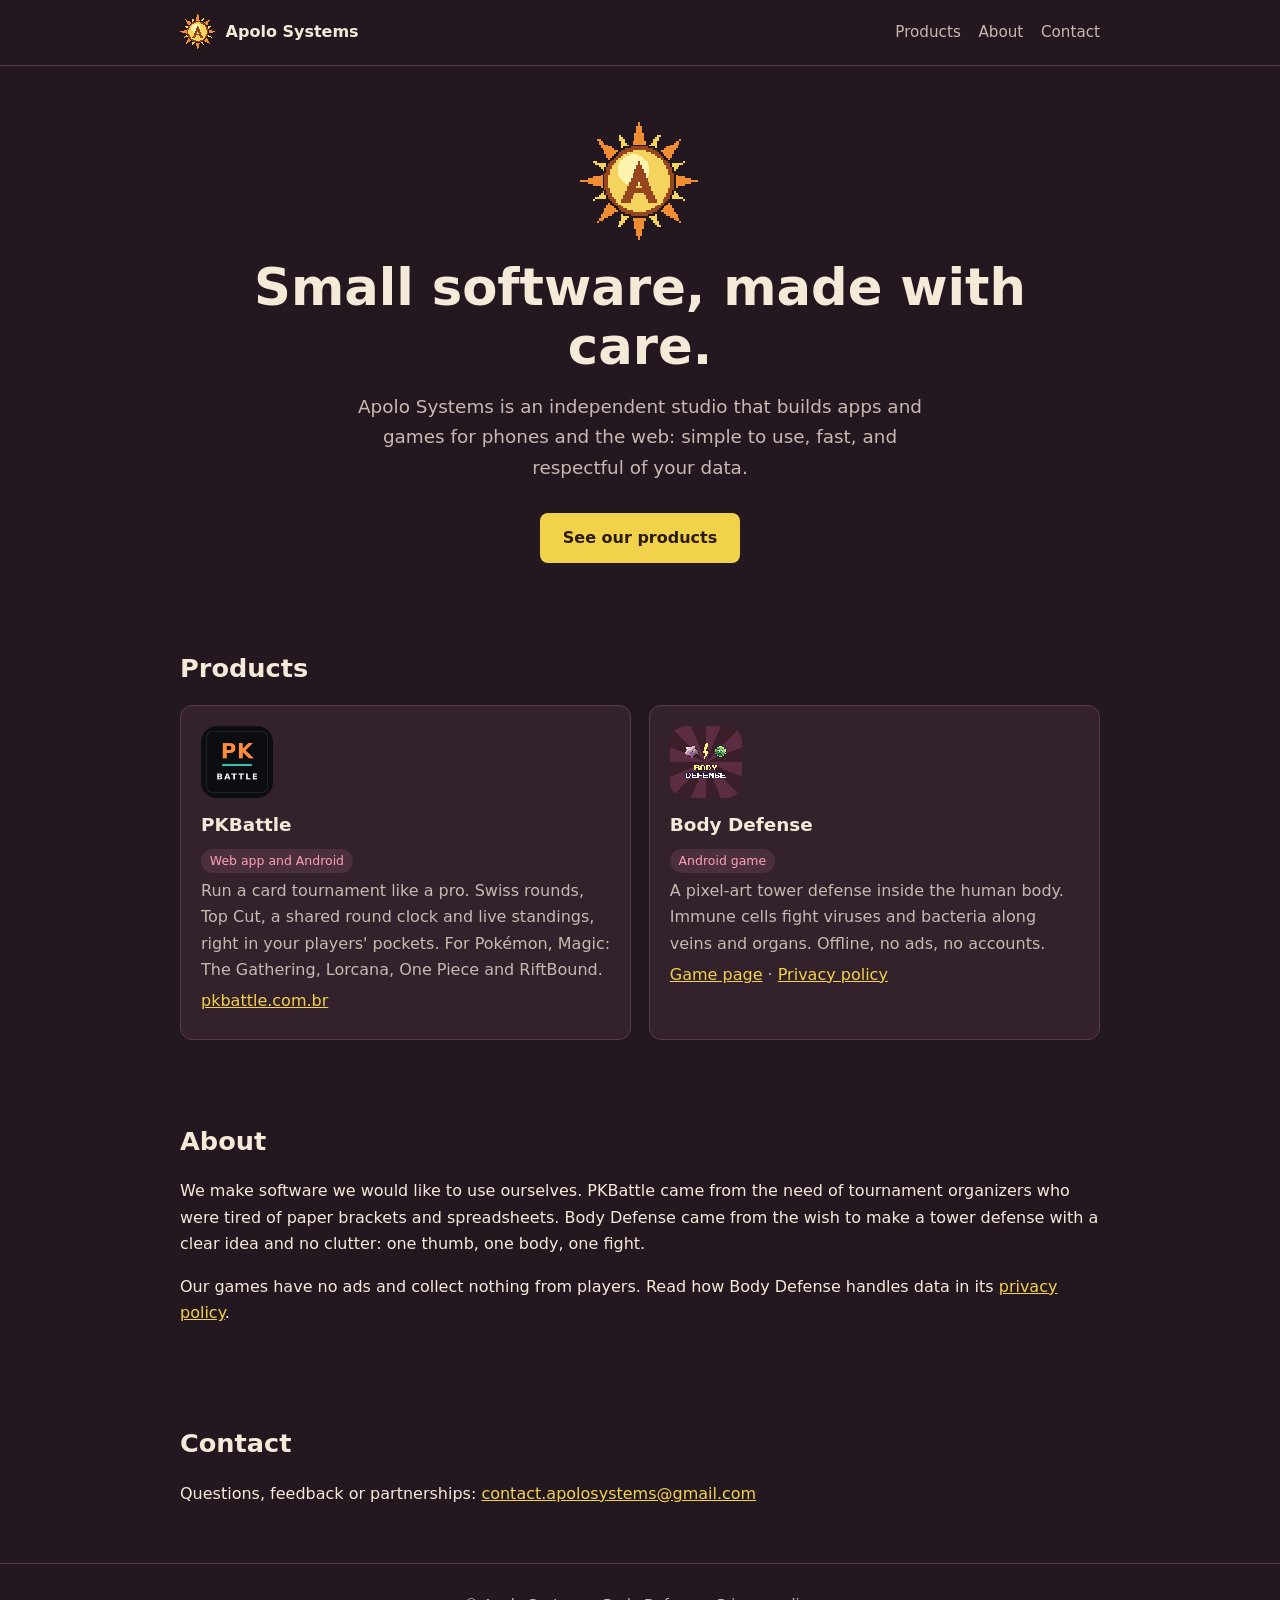
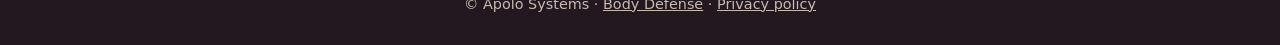
==== apolo/index.html @ 70f327ee "Add landing pages for Apolo Systems and Body Defense The privacy policy stays at the root, the addre" ====
<!DOCTYPE html>
<html lang="en">
<head>
<meta charset="utf-8">
<meta name="viewport" content="width=device-width, initial-scale=1">
<title>Apolo Systems - Software and games</title>
<meta name="description" content="Apolo Systems builds apps and games: PKBattle, tournament management for card games, and Body Defense, a tower defense inside the human body.">
<link rel="icon" href="../assets/apolo/logo.png">
<link rel="stylesheet" href="../assets/site.css">
</head>
<body>
<header class="top"><div class="wrap">
	<a class="brand" href="./"><img class="px" src="../assets/apolo/logo.png" alt="">Apolo Systems</a>
	<nav><a href="#products">Products</a><a href="#about">About</a><a href="#contact">Contact</a></nav>
</div></header>

<main>
<div class="wrap">
<section class="hero">
	<img class="px" src="../assets/apolo/logo.png" alt="Apolo Systems sun logo" width="120" height="120">
	<h1>Small software, made with care.</h1>
	<p class="lead">Apolo Systems is an independent studio that builds apps and games for phones and the web: simple to use, fast, and respectful of your data.</p>
	<a class="btn" href="#products">See our products</a>
</section>

<section id="products">
	<h2>Products</h2>
	<div class="grid">
		<article class="card">
			<img class="icon" src="../assets/pkbattle/icon.png" alt="PKBattle icon">
			<h3>PKBattle</h3>
			<span class="tag">Web app and Android</span>
			<p>Run a card tournament like a pro. Swiss rounds, Top Cut, a shared round clock and live standings, right in your players' pockets. For Pok&eacute;mon, Magic: The Gathering, Lorcana, One Piece and RiftBound.</p>
			<p><a href="https://pkbattle.com.br">pkbattle.com.br</a></p>
		</article>
		<article class="card">
			<img class="icon px" src="../assets/body-defense/icon.png" alt="Body Defense icon">
			<h3>Body Defense</h3>
			<span class="tag">Android game</span>
			<p>A pixel-art tower defense inside the human body. Immune cells fight viruses and bacteria along veins and organs. Offline, no ads, no accounts.</p>
			<p><a href="../body-defense/">Game page</a> &middot; <a href="../">Privacy policy</a></p>
		</article>
	</div>
</section>

<section id="about">
	<h2>About</h2>
	<p>We make software we would like to use ourselves. PKBattle came from the need of tournament organizers who were tired of paper brackets and spreadsheets. Body Defense came from the wish to make a tower defense with a clear idea and no clutter: one thumb, one body, one fight.</p>
	<p>Our games have no ads and collect nothing from players. Read how Body Defense handles data in its <a href="../">privacy policy</a>.</p>
</section>

<section id="contact">
	<h2>Contact</h2>
	<p>Questions, feedback or partnerships: <a href="mailto:contact.apolosystems@gmail.com">contact.apolosystems@gmail.com</a></p>
</section>
</div>
</main>

<footer><div class="wrap">&copy; Apolo Systems &middot; <a href="../body-defense/">Body Defense</a> &middot; <a href="../">Privacy policy</a></div></footer>
</body>
</html>
---- assets/site.css ----
:root { --bg:#241820; --panel:#33212b; --line:#5a3a49; --text:#f4ead8; --muted:#c9b8b0; --accent:#f2d24b; --pink:#ff9fb8; --orange:#f08a2c; }
* { box-sizing: border-box; }
html { scroll-behavior: smooth; }
body { margin:0; background:var(--bg); color:var(--text); font:1rem/1.65 system-ui,-apple-system,"Segoe UI",Roboto,sans-serif; }
a { color:var(--accent); }
img { max-width:100%; height:auto; }
.px { image-rendering:pixelated; }
.wrap { max-width:60rem; margin:0 auto; padding:0 1.25rem; }
header.top { border-bottom:1px solid var(--line); }
header.top .wrap { display:flex; align-items:center; justify-content:space-between; gap:1rem; padding-top:.9rem; padding-bottom:.9rem; flex-wrap:wrap; }
.brand { display:flex; align-items:center; gap:.6rem; color:var(--text); text-decoration:none; font-weight:700; }
.brand img { width:36px; height:36px; }
nav a { margin-left:1.1rem; color:var(--muted); text-decoration:none; font-size:.95rem; }
nav a:hover { color:var(--accent); }
.hero { padding:3.5rem 0 2.5rem; text-align:center; }
.hero h1 { font-size:clamp(2rem,6vw,3.2rem); line-height:1.15; margin:.5rem 0 1rem; }
.hero p.lead { font-size:1.15rem; color:var(--muted); max-width:38rem; margin:0 auto 1.6rem; }
.btn { display:inline-block; padding:.75rem 1.4rem; border-radius:.5rem; background:var(--accent); color:#2a1d10; font-weight:700; text-decoration:none; margin:.25rem; }
.btn.alt { background:transparent; color:var(--text); border:2px solid var(--line); }
.btn[aria-disabled=true] { opacity:.75; cursor:default; }
section { padding:2.5rem 0; }
h2 { font-size:1.6rem; margin:0 0 1rem; }
.grid { display:grid; gap:1.1rem; grid-template-columns:repeat(auto-fit,minmax(15rem,1fr)); }
.card { background:var(--panel); border:1px solid var(--line); border-radius:.75rem; padding:1.25rem; }
.card h3 { margin:.2rem 0 .4rem; font-size:1.15rem; }
.card p { margin:.3rem 0; color:var(--muted); }
.card .icon { width:72px; height:72px; border-radius:16px; }
.tag { display:inline-block; font-size:.78rem; padding:.1rem .55rem; border-radius:1rem; background:#4a2f3c; color:var(--pink); }
.shots { display:flex; gap:1rem; overflow-x:auto; padding-bottom:.8rem; scroll-snap-type:x mandatory; }
.shots img { height:28rem; width:auto; border-radius:.75rem; border:1px solid var(--line); scroll-snap-align:start; }
.towers { display:grid; gap:.8rem; grid-template-columns:repeat(auto-fill,minmax(8.5rem,1fr)); }
.towers figure { margin:0; text-align:center; background:var(--panel); border:1px solid var(--line); border-radius:.75rem; padding:.6rem; }
.towers img { width:100%; max-width:128px; border-radius:.5rem; }
.towers figcaption { font-size:.85rem; color:var(--muted); }
.facts { display:grid; gap:1rem; grid-template-columns:repeat(auto-fit,minmax(8rem,1fr)); text-align:center; }
.facts b { display:block; font-size:2rem; color:var(--accent); }
.facts span { color:var(--muted); font-size:.9rem; }
.two { display:grid; gap:2rem; grid-template-columns:repeat(auto-fit,minmax(18rem,1fr)); align-items:center; }
footer { border-top:1px solid var(--line); padding:1.8rem 0; color:var(--muted); font-size:.9rem; text-align:center; }
footer a { color:var(--muted); }
@media (max-width:30rem){ nav a{margin-left:.7rem} .shots img{height:22rem} }
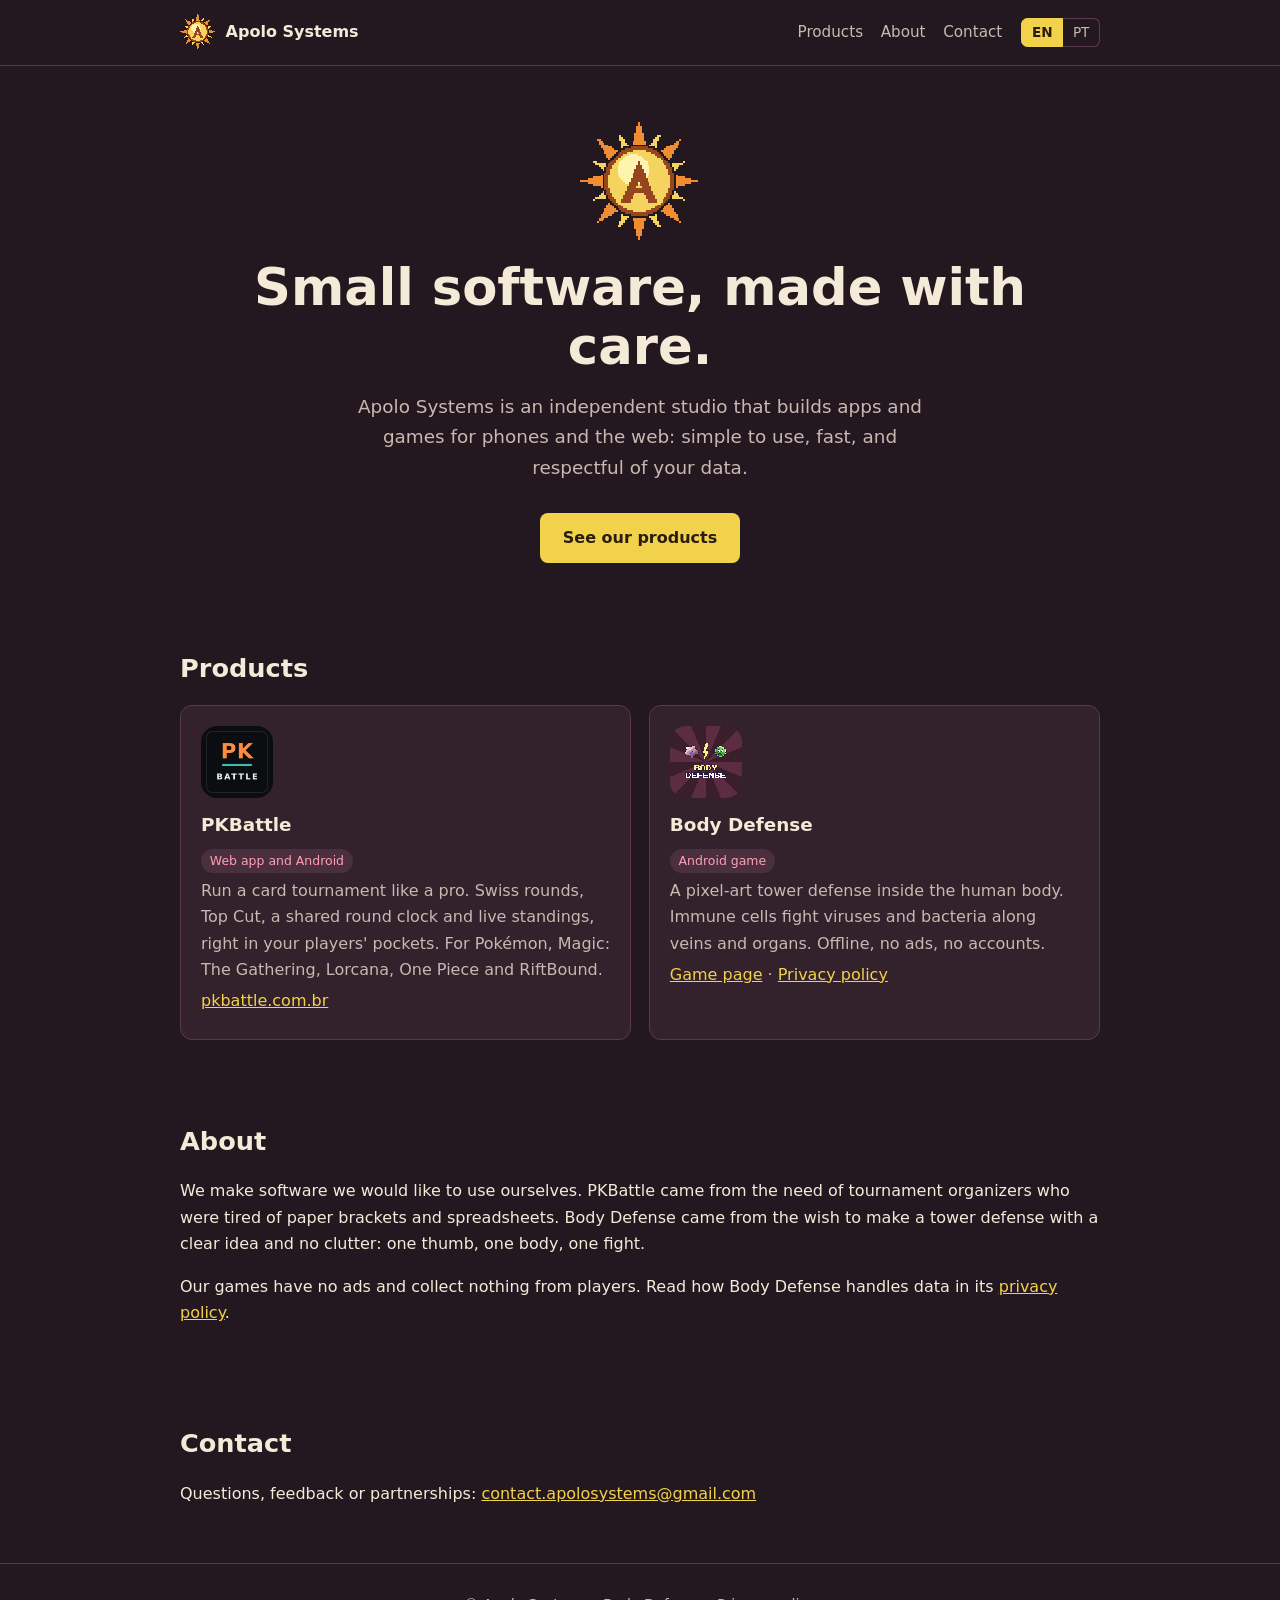
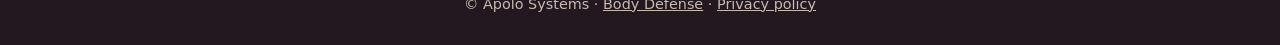
==== commit 6860208d: "Add Portuguese to the landing pages with a language switch The language comes from the saved choice " ====
--- a/apolo/index.html
+++ b/apolo/index.html
@@ -3,59 +3,60 @@
 <head>
 <meta charset="utf-8">
 <meta name="viewport" content="width=device-width, initial-scale=1">
-<title>Apolo Systems - Software and games</title>
-<meta name="description" content="Apolo Systems builds apps and games: PKBattle, tournament management for card games, and Body Defense, a tower defense inside the human body.">
+<title data-i18n="apolo.title">Apolo Systems - Software and games</title>
+<meta name="description" data-i18n="apolo.desc" content="Apolo Systems builds apps and games: PKBattle, tournament management for card games, and Body Defense, a tower defense inside the human body.">
 <link rel="icon" href="../assets/apolo/logo.png">
 <link rel="stylesheet" href="../assets/site.css">
 </head>
 <body>
 <header class="top"><div class="wrap">
 	<a class="brand" href="./"><img class="px" src="../assets/apolo/logo.png" alt="">Apolo Systems</a>
-	<nav><a href="#products">Products</a><a href="#about">About</a><a href="#contact">Contact</a></nav>
+	<nav><a href="#products" data-i18n="nav.products">Products</a><a href="#about" data-i18n="nav.about">About</a><a href="#contact" data-i18n="nav.contact">Contact</a><span class="lang"><button type="button" data-lang="en" aria-pressed="true">EN</button><button type="button" data-lang="pt" aria-pressed="false">PT</button></span></nav>
 </div></header>
 
 <main>
 <div class="wrap">
 <section class="hero">
 	<img class="px" src="../assets/apolo/logo.png" alt="Apolo Systems sun logo" width="120" height="120">
-	<h1>Small software, made with care.</h1>
-	<p class="lead">Apolo Systems is an independent studio that builds apps and games for phones and the web: simple to use, fast, and respectful of your data.</p>
-	<a class="btn" href="#products">See our products</a>
+	<h1 data-i18n="apolo.h1">Small software, made with care.</h1>
+	<p class="lead" data-i18n="apolo.lead">Apolo Systems is an independent studio that builds apps and games for phones and the web: simple to use, fast, and respectful of your data.</p>
+	<a class="btn" href="#products" data-i18n="apolo.see">See our products</a>
 </section>
 
 <section id="products">
-	<h2>Products</h2>
+	<h2 data-i18n="products">Products</h2>
 	<div class="grid">
 		<article class="card">
 			<img class="icon" src="../assets/pkbattle/icon.png" alt="PKBattle icon">
 			<h3>PKBattle</h3>
-			<span class="tag">Web app and Android</span>
-			<p>Run a card tournament like a pro. Swiss rounds, Top Cut, a shared round clock and live standings, right in your players' pockets. For Pok&eacute;mon, Magic: The Gathering, Lorcana, One Piece and RiftBound.</p>
+			<span class="tag" data-i18n="pk.tag">Web app and Android</span>
+			<p data-i18n="pk.text">Run a card tournament like a pro. Swiss rounds, Top Cut, a shared round clock and live standings, right in your players' pockets. For Pok&eacute;mon, Magic: The Gathering, Lorcana, One Piece and RiftBound.</p>
 			<p><a href="https://pkbattle.com.br">pkbattle.com.br</a></p>
 		</article>
 		<article class="card">
 			<img class="icon px" src="../assets/body-defense/icon.png" alt="Body Defense icon">
 			<h3>Body Defense</h3>
-			<span class="tag">Android game</span>
-			<p>A pixel-art tower defense inside the human body. Immune cells fight viruses and bacteria along veins and organs. Offline, no ads, no accounts.</p>
-			<p><a href="../body-defense/">Game page</a> &middot; <a href="../">Privacy policy</a></p>
+			<span class="tag" data-i18n="bd.tag">Android game</span>
+			<p data-i18n="bd.card">A pixel-art tower defense inside the human body. Immune cells fight viruses and bacteria along veins and organs. Offline, no ads, no accounts.</p>
+			<p><a href="../body-defense/" data-i18n="bd.page">Game page</a> &middot; <a data-privacy href="../" data-i18n="bd.privacy">Privacy policy</a></p>
 		</article>
 	</div>
 </section>
 
 <section id="about">
-	<h2>About</h2>
-	<p>We make software we would like to use ourselves. PKBattle came from the need of tournament organizers who were tired of paper brackets and spreadsheets. Body Defense came from the wish to make a tower defense with a clear idea and no clutter: one thumb, one body, one fight.</p>
-	<p>Our games have no ads and collect nothing from players. Read how Body Defense handles data in its <a href="../">privacy policy</a>.</p>
+	<h2 data-i18n="about">About</h2>
+	<p data-i18n="about.1">We make software we would like to use ourselves. PKBattle came from the need of tournament organizers who were tired of paper brackets and spreadsheets. Body Defense came from the wish to make a tower defense with a clear idea and no clutter: one thumb, one body, one fight.</p>
+	<p data-i18n="about.2">Our games have no ads and collect nothing from players. Read how Body Defense handles data in its <a data-privacy href="../">privacy policy</a>.</p>
 </section>
 
 <section id="contact">
-	<h2>Contact</h2>
-	<p>Questions, feedback or partnerships: <a href="mailto:contact.apolosystems@gmail.com">contact.apolosystems@gmail.com</a></p>
+	<h2 data-i18n="contact">Contact</h2>
+	<p><span data-i18n="contact.text">Questions, feedback or partnerships: </span><a href="mailto:contact.apolosystems@gmail.com">contact.apolosystems@gmail.com</a></p>
 </section>
 </div>
 </main>
 
-<footer><div class="wrap">&copy; Apolo Systems &middot; <a href="../body-defense/">Body Defense</a> &middot; <a href="../">Privacy policy</a></div></footer>
+<footer><div class="wrap">&copy; Apolo Systems &middot; <a href="../body-defense/">Body Defense</a> &middot; <a data-privacy href="../" data-i18n="bd.privacy">Privacy policy</a></div></footer>
+<script src="../assets/i18n.js"></script>
 </body>
 </html>
--- a/assets/site.css
+++ b/assets/site.css
@@ -39,3 +39,8 @@
 footer { border-top:1px solid var(--line); padding:1.8rem 0; color:var(--muted); font-size:.9rem; text-align:center; }
 footer a { color:var(--muted); }
 @media (max-width:30rem){ nav a{margin-left:.7rem} .shots img{height:22rem} }
+.lang { margin-left:1.2rem; white-space:nowrap; }
+.lang button { background:transparent; color:var(--muted); border:1px solid var(--line); padding:.15rem .6rem; font:inherit; font-size:.85rem; cursor:pointer; }
+.lang button:first-child { border-radius:.4rem 0 0 .4rem; }
+.lang button:last-child { border-radius:0 .4rem .4rem 0; border-left:0; }
+.lang button[aria-pressed=true] { background:var(--accent); color:#2a1d10; border-color:var(--accent); font-weight:700; }
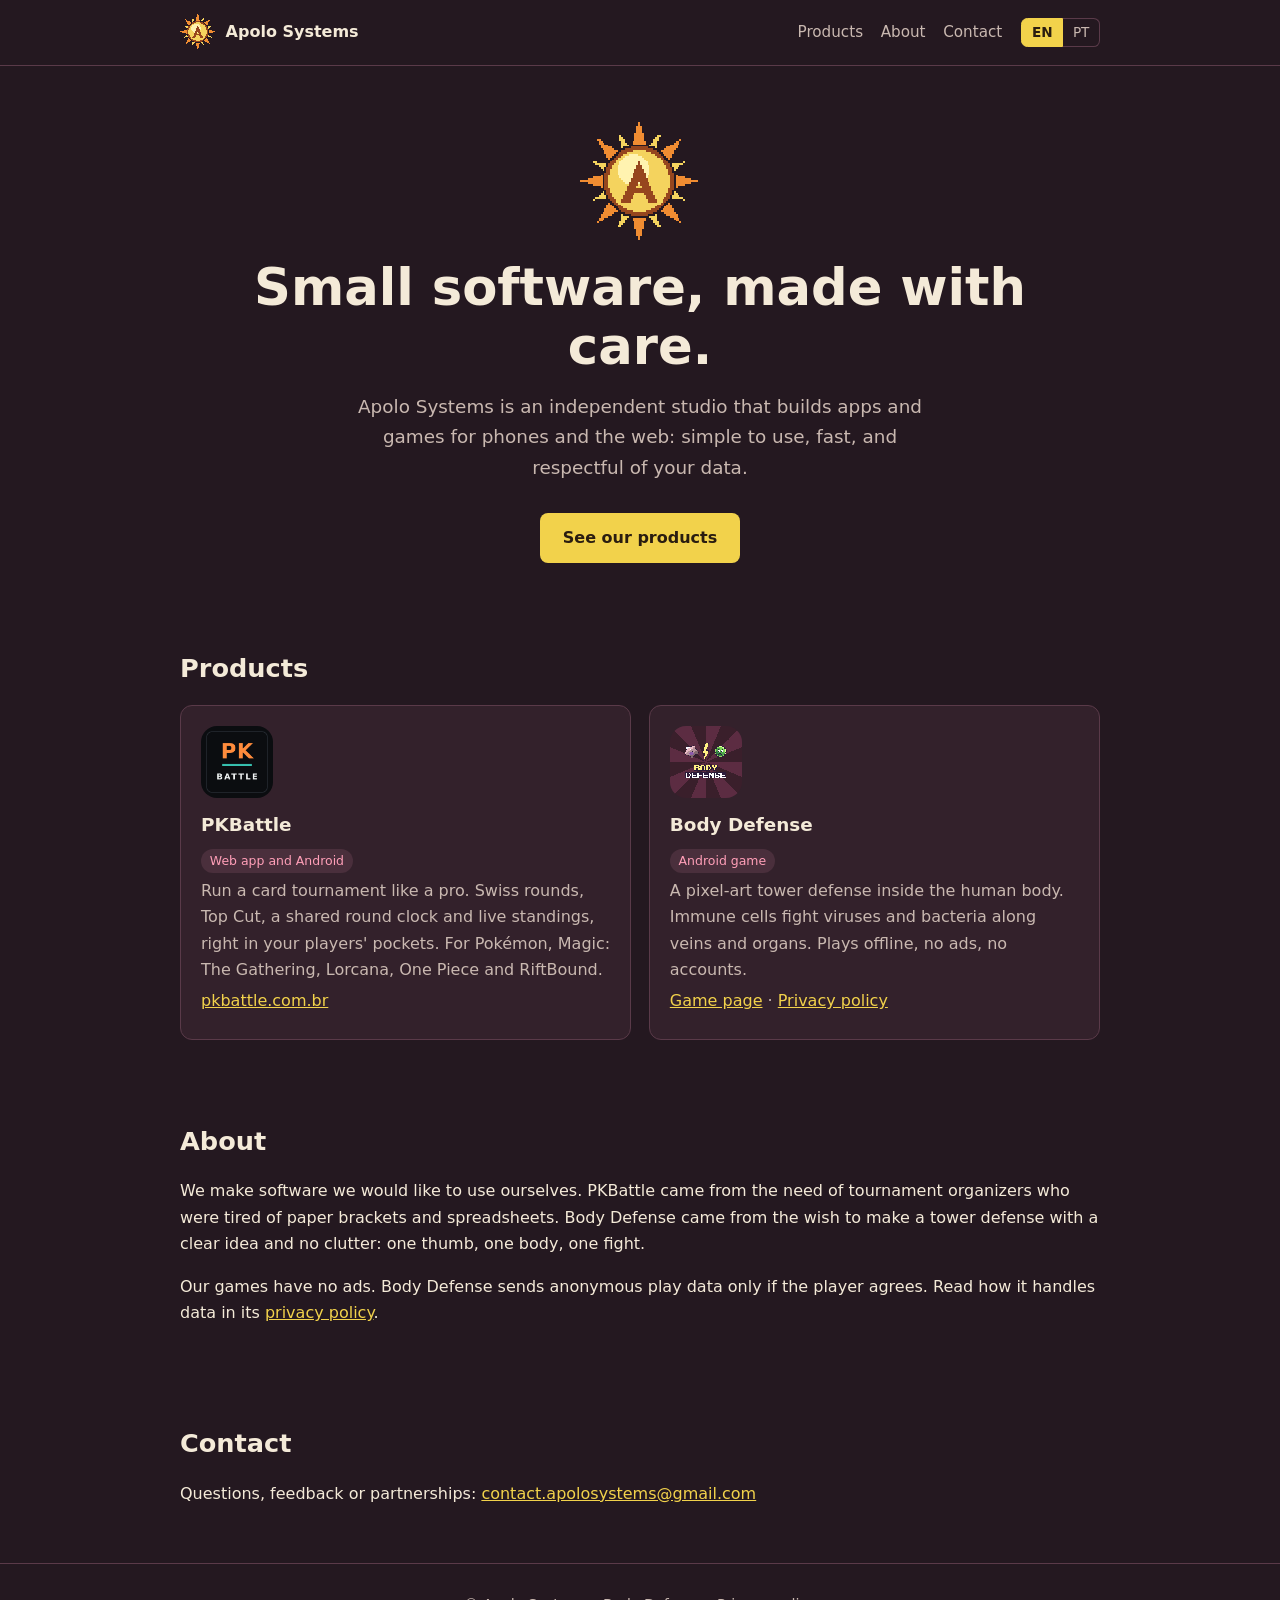
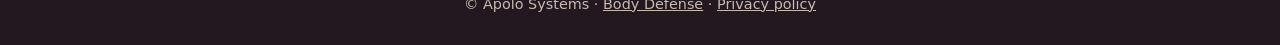
==== commit 995ed632: "Update the privacy policy for the optional play data, ladders and permissions" ====
--- a/apolo/index.html
+++ b/apolo/index.html
@@ -37,7 +37,7 @@
 			<img class="icon px" src="../assets/body-defense/icon.png" alt="Body Defense icon">
 			<h3>Body Defense</h3>
 			<span class="tag" data-i18n="bd.tag">Android game</span>
-			<p data-i18n="bd.card">A pixel-art tower defense inside the human body. Immune cells fight viruses and bacteria along veins and organs. Offline, no ads, no accounts.</p>
+			<p data-i18n="bd.card">A pixel-art tower defense inside the human body. Immune cells fight viruses and bacteria along veins and organs. Plays offline, no ads, no accounts.</p>
 			<p><a href="../body-defense/" data-i18n="bd.page">Game page</a> &middot; <a data-privacy href="../" data-i18n="bd.privacy">Privacy policy</a></p>
 		</article>
 	</div>
@@ -46,7 +46,7 @@
 <section id="about">
 	<h2 data-i18n="about">About</h2>
 	<p data-i18n="about.1">We make software we would like to use ourselves. PKBattle came from the need of tournament organizers who were tired of paper brackets and spreadsheets. Body Defense came from the wish to make a tower defense with a clear idea and no clutter: one thumb, one body, one fight.</p>
-	<p data-i18n="about.2">Our games have no ads and collect nothing from players. Read how Body Defense handles data in its <a data-privacy href="../">privacy policy</a>.</p>
+	<p data-i18n="about.2">Our games have no ads. Body Defense sends anonymous play data only if the player agrees. Read how it handles data in its <a data-privacy href="../">privacy policy</a>.</p>
 </section>
 
 <section id="contact">
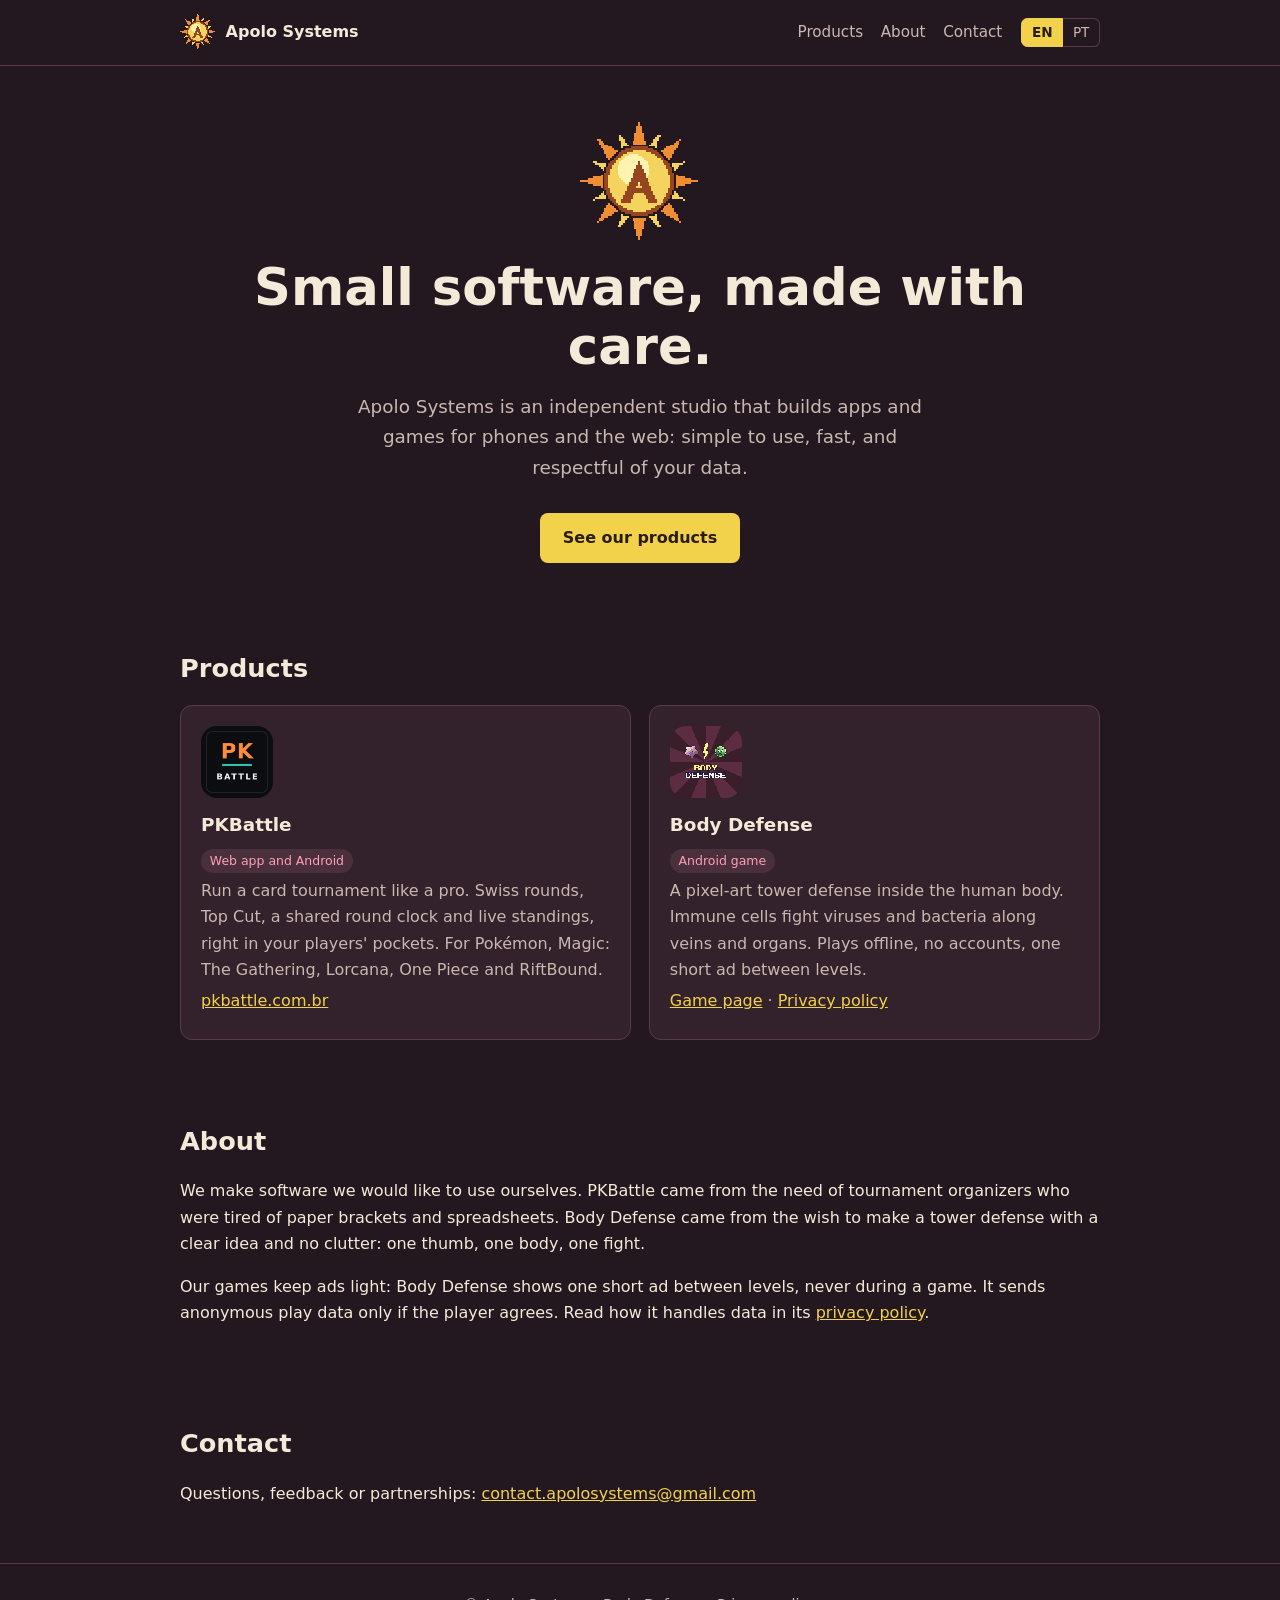
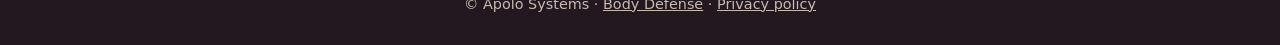
==== commit 48bd56b5: "Update the privacy policy, the terms and the landing pages for the ads - Privacy policy: an Ads sect" ====
--- a/apolo/index.html
+++ b/apolo/index.html
@@ -37,7 +37,7 @@
 			<img class="icon px" src="../assets/body-defense/icon.png" alt="Body Defense icon">
 			<h3>Body Defense</h3>
 			<span class="tag" data-i18n="bd.tag">Android game</span>
-			<p data-i18n="bd.card">A pixel-art tower defense inside the human body. Immune cells fight viruses and bacteria along veins and organs. Plays offline, no ads, no accounts.</p>
+			<p data-i18n="bd.card">A pixel-art tower defense inside the human body. Immune cells fight viruses and bacteria along veins and organs. Plays offline, no accounts, one short ad between levels.</p>
 			<p><a href="../body-defense/" data-i18n="bd.page">Game page</a> &middot; <a data-privacy href="../" data-i18n="bd.privacy">Privacy policy</a></p>
 		</article>
 	</div>
@@ -46,7 +46,7 @@
 <section id="about">
 	<h2 data-i18n="about">About</h2>
 	<p data-i18n="about.1">We make software we would like to use ourselves. PKBattle came from the need of tournament organizers who were tired of paper brackets and spreadsheets. Body Defense came from the wish to make a tower defense with a clear idea and no clutter: one thumb, one body, one fight.</p>
-	<p data-i18n="about.2">Our games have no ads. Body Defense sends anonymous play data only if the player agrees. Read how it handles data in its <a data-privacy href="../">privacy policy</a>.</p>
+	<p data-i18n="about.2">Our games keep ads light: Body Defense shows one short ad between levels, never during a game. It sends anonymous play data only if the player agrees. Read how it handles data in its <a data-privacy href="../">privacy policy</a>.</p>
 </section>
 
 <section id="contact">
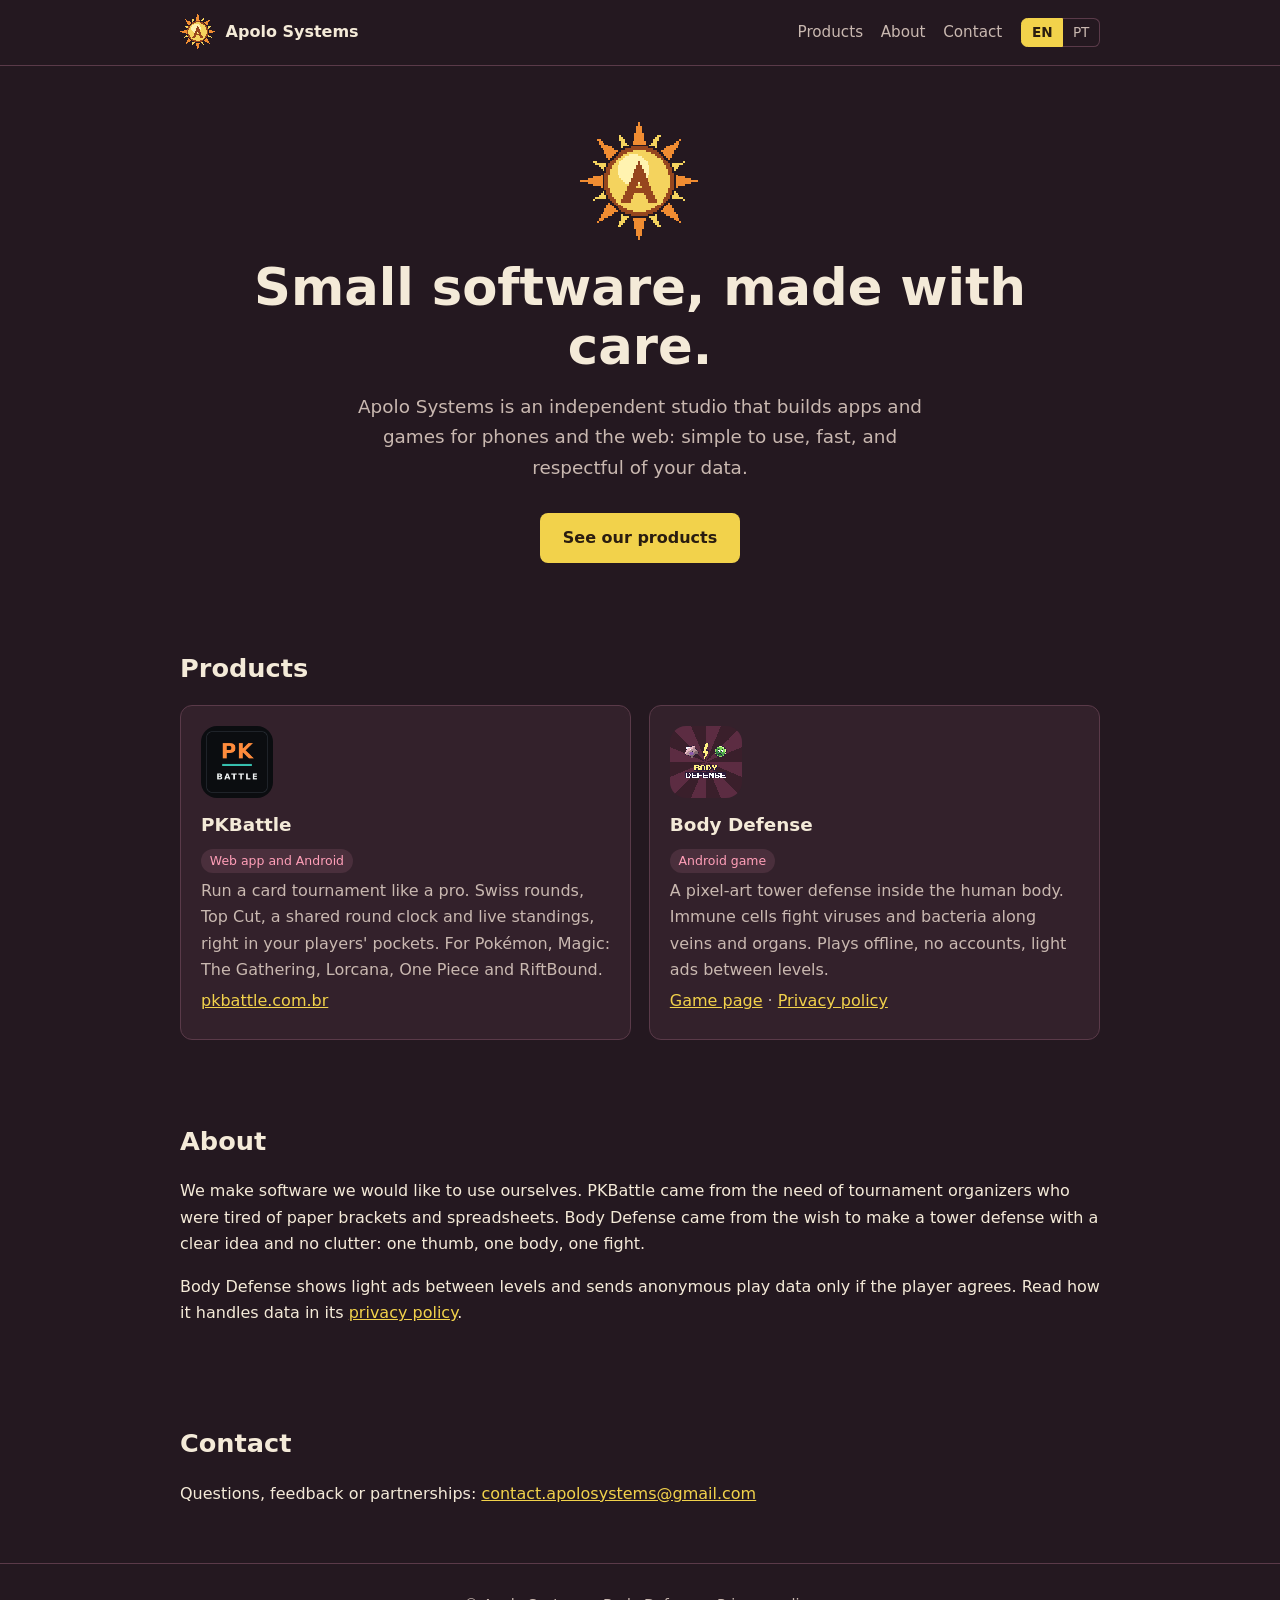
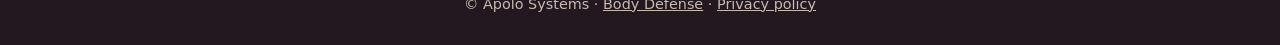
==== commit 0c2012a4: "Serve the site at bodydefense.com.br: landing page at the root, privacy policy and terms in their ow" ====
--- a/apolo/index.html
+++ b/apolo/index.html
@@ -37,8 +37,8 @@
 			<img class="icon px" src="../assets/body-defense/icon.png" alt="Body Defense icon">
 			<h3>Body Defense</h3>
 			<span class="tag" data-i18n="bd.tag">Android game</span>
-			<p data-i18n="bd.card">A pixel-art tower defense inside the human body. Immune cells fight viruses and bacteria along veins and organs. Plays offline, no accounts, one short ad between levels.</p>
-			<p><a href="../body-defense/" data-i18n="bd.page">Game page</a> &middot; <a data-privacy href="../" data-i18n="bd.privacy">Privacy policy</a></p>
+			<p data-i18n="bd.card">A pixel-art tower defense inside the human body. Immune cells fight viruses and bacteria along veins and organs. Plays offline, no accounts, light ads between levels.</p>
+			<p><a href="../" data-i18n="bd.page">Game page</a> &middot; <a data-privacy href="../privacy/" data-i18n="bd.privacy">Privacy policy</a></p>
 		</article>
 	</div>
 </section>
@@ -46,7 +46,7 @@
 <section id="about">
 	<h2 data-i18n="about">About</h2>
 	<p data-i18n="about.1">We make software we would like to use ourselves. PKBattle came from the need of tournament organizers who were tired of paper brackets and spreadsheets. Body Defense came from the wish to make a tower defense with a clear idea and no clutter: one thumb, one body, one fight.</p>
-	<p data-i18n="about.2">Our games keep ads light: Body Defense shows one short ad between levels, never during a game. It sends anonymous play data only if the player agrees. Read how it handles data in its <a data-privacy href="../">privacy policy</a>.</p>
+	<p data-i18n="about.2">Body Defense shows light ads between levels and sends anonymous play data only if the player agrees. Read how it handles data in its <a data-privacy href="../privacy/">privacy policy</a>.</p>
 </section>
 
 <section id="contact">
@@ -56,7 +56,7 @@
 </div>
 </main>
 
-<footer><div class="wrap">&copy; Apolo Systems &middot; <a href="../body-defense/">Body Defense</a> &middot; <a data-privacy href="../" data-i18n="bd.privacy">Privacy policy</a></div></footer>
+<footer><div class="wrap">&copy; Apolo Systems &middot; <a href="../">Body Defense</a> &middot; <a data-privacy href="../privacy/" data-i18n="bd.privacy">Privacy policy</a></div></footer>
 <script src="../assets/i18n.js"></script>
 </body>
 </html>
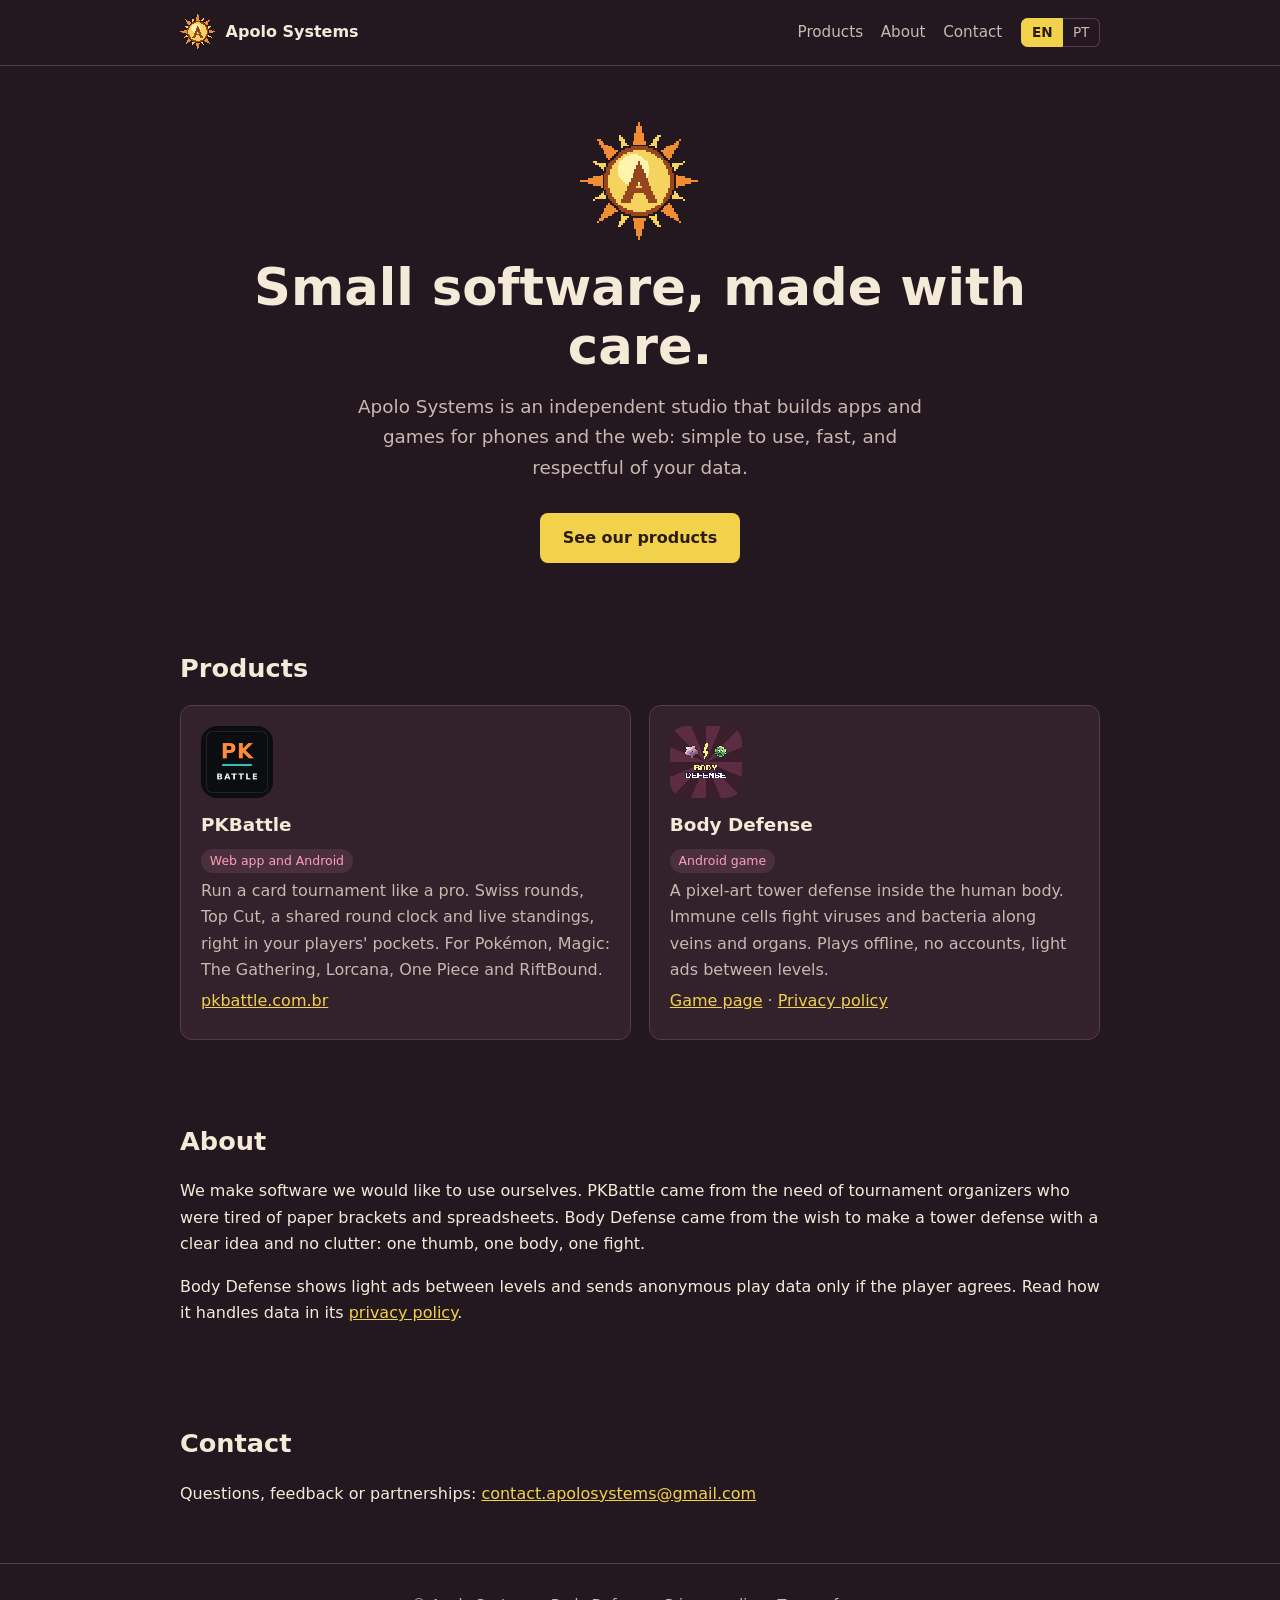
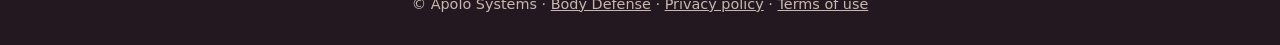
==== commit 8a140529: "Link the terms of use from the footers of the landing page and the Apolo Systems page" ====
--- a/apolo/index.html
+++ b/apolo/index.html
@@ -7,6 +7,7 @@
 <meta name="description" data-i18n="apolo.desc" content="Apolo Systems builds apps and games: PKBattle, tournament management for card games, and Body Defense, a tower defense inside the human body.">
 <link rel="icon" href="../assets/apolo/logo.png">
 <link rel="stylesheet" href="../assets/site.css">
+<script defer src="https://umami.pkbattle.com.br/script.js" data-website-id="679bab25-2285-4114-9a81-084cf58274c1" data-domains="bodydefense.com.br" data-do-not-track="true"></script>
 </head>
 <body>
 <header class="top"><div class="wrap">
@@ -56,7 +57,7 @@
 </div>
 </main>
 
-<footer><div class="wrap">&copy; Apolo Systems &middot; <a href="../">Body Defense</a> &middot; <a data-privacy href="../privacy/" data-i18n="bd.privacy">Privacy policy</a></div></footer>
+<footer><div class="wrap">&copy; Apolo Systems &middot; <a href="../">Body Defense</a> &middot; <a data-privacy href="../privacy/" data-i18n="bd.privacy">Privacy policy</a> &middot; <a data-privacy href="../terms/" data-i18n="foot.terms">Terms of use</a></div></footer>
 <script src="../assets/i18n.js"></script>
 </body>
 </html>
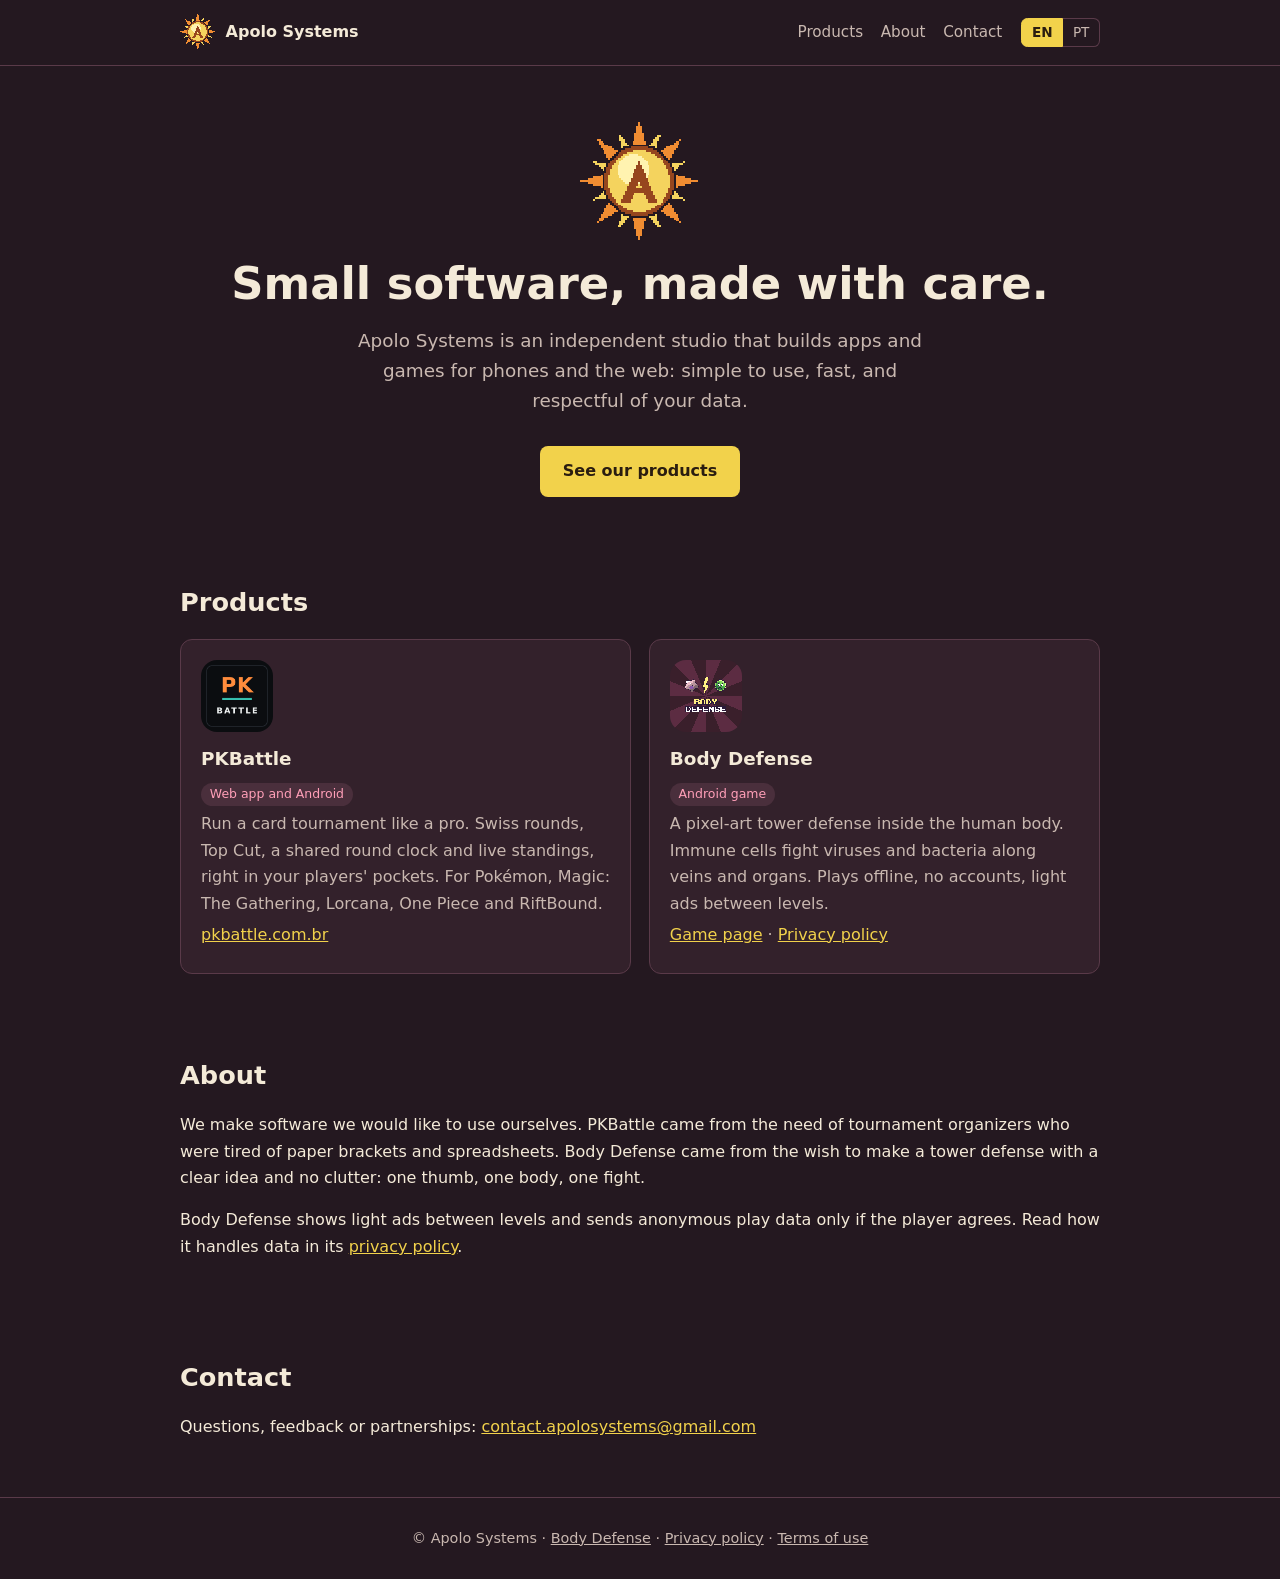
==== commit 9c04e9f1: "Add descriptions, canonical links, social cards and icons to the other pages; fix a broken link in t" ====
--- a/apolo/index.html
+++ b/apolo/index.html
@@ -5,7 +5,37 @@
 <meta name="viewport" content="width=device-width, initial-scale=1">
 <title data-i18n="apolo.title">Apolo Systems - Software and games</title>
 <meta name="description" data-i18n="apolo.desc" content="Apolo Systems builds apps and games: PKBattle, tournament management for card games, and Body Defense, a tower defense inside the human body.">
-<link rel="icon" href="../assets/apolo/logo.png">
+<link rel="canonical" href="https://bodydefense.com.br/apolo/">
+<meta name="theme-color" content="#241820">
+<meta property="og:type" content="website">
+<meta property="og:site_name" content="Body Defense">
+<meta property="og:url" content="https://bodydefense.com.br/apolo/">
+<meta property="og:title" content="Apolo Systems - Software and games">
+<meta property="og:description" content="Apolo Systems builds apps and games: PKBattle, tournament management for card games, and Body Defense, a tower defense inside the human body.">
+<meta property="og:image" content="https://bodydefense.com.br/assets/apolo/logo.png">
+<meta property="og:image:width" content="256">
+<meta property="og:image:height" content="256">
+<meta property="og:image:alt" content="Apolo Systems sun logo">
+<meta name="twitter:card" content="summary">
+<meta name="twitter:title" content="Apolo Systems - Software and games">
+<meta name="twitter:description" content="Apolo Systems builds apps and games: PKBattle, tournament management for card games, and Body Defense, a tower defense inside the human body.">
+<meta name="twitter:image" content="https://bodydefense.com.br/assets/apolo/logo.png">
+<meta name="twitter:image:alt" content="Apolo Systems sun logo">
+<link rel="icon" href="../favicon.ico" sizes="48x48">
+<link rel="icon" type="image/png" href="../assets/body-defense/icon.png" sizes="512x512">
+<link rel="apple-touch-icon" href="../assets/body-defense/apple-touch-icon.png">
+<script type="application/ld+json">
+{
+ "@context": "https://schema.org",
+ "@type": "Organization",
+ "@id": "https://bodydefense.com.br/#apolo",
+ "name": "Apolo Systems",
+ "url": "https://bodydefense.com.br/apolo/",
+ "logo": "https://bodydefense.com.br/assets/apolo/logo.png",
+ "email": "contact.apolosystems@gmail.com",
+ "description": "Independent studio that builds apps and games for phones and the web."
+}
+</script>
 <link rel="stylesheet" href="../assets/site.css">
 <script defer src="https://umami.pkbattle.com.br/script.js" data-website-id="679bab25-2285-4114-9a81-084cf58274c1" data-domains="bodydefense.com.br" data-do-not-track="true"></script>
 </head>
--- a/assets/site.css
+++ b/assets/site.css
@@ -13,7 +13,7 @@
 nav a { margin-left:1.1rem; color:var(--muted); text-decoration:none; font-size:.95rem; }
 nav a:hover { color:var(--accent); }
 .hero { padding:3.5rem 0 2.5rem; text-align:center; }
-.hero h1 { font-size:clamp(2rem,6vw,3.2rem); line-height:1.15; margin:.5rem 0 1rem; }
+.hero h1 { font-size:clamp(1.8rem,5.5vw,2.8rem); line-height:1.15; margin:.5rem 0 1rem; }
 .hero p.lead { font-size:1.15rem; color:var(--muted); max-width:38rem; margin:0 auto 1.6rem; }
 .btn { display:inline-block; padding:.75rem 1.4rem; border-radius:.5rem; background:var(--accent); color:#2a1d10; font-weight:700; text-decoration:none; margin:.25rem; }
 .btn.alt { background:transparent; color:var(--text); border:2px solid var(--line); }
@@ -44,3 +44,15 @@
 .lang button:first-child { border-radius:.4rem 0 0 .4rem; }
 .lang button:last-child { border-radius:0 .4rem .4rem 0; border-left:0; }
 .lang button[aria-pressed=true] { background:var(--accent); color:#2a1d10; border-color:var(--accent); font-weight:700; }
+.hero p.hook { font-size:1.2rem; font-weight:700; color:var(--pink); margin:0 0 1rem; }
+.glance { display:grid; gap:.8rem; grid-template-columns:repeat(auto-fit,minmax(16rem,1fr)); margin:0; }
+.glance div { background:var(--panel); border:1px solid var(--line); border-radius:.75rem; padding:.8rem 1rem; }
+.glance dt { font-size:.8rem; text-transform:uppercase; letter-spacing:.05em; color:var(--pink); }
+.glance dd { margin:.2rem 0 0; }
+.qa { border-bottom:1px solid var(--line); padding:.9rem 0; }
+.qa h3 { font-size:1.1rem; margin:0 0 .3rem; }
+.qa p { margin:0; color:var(--muted); }
+.lang a { display:inline-block; color:var(--muted); border:1px solid var(--line); padding:.15rem .6rem; font-size:.85rem; text-decoration:none; margin:0; }
+.lang a:first-child { border-radius:.4rem 0 0 .4rem; }
+.lang a:last-child { border-radius:0 .4rem .4rem 0; border-left:0; }
+.lang a[aria-current=true] { background:var(--accent); color:#2a1d10; border-color:var(--accent); font-weight:700; }
